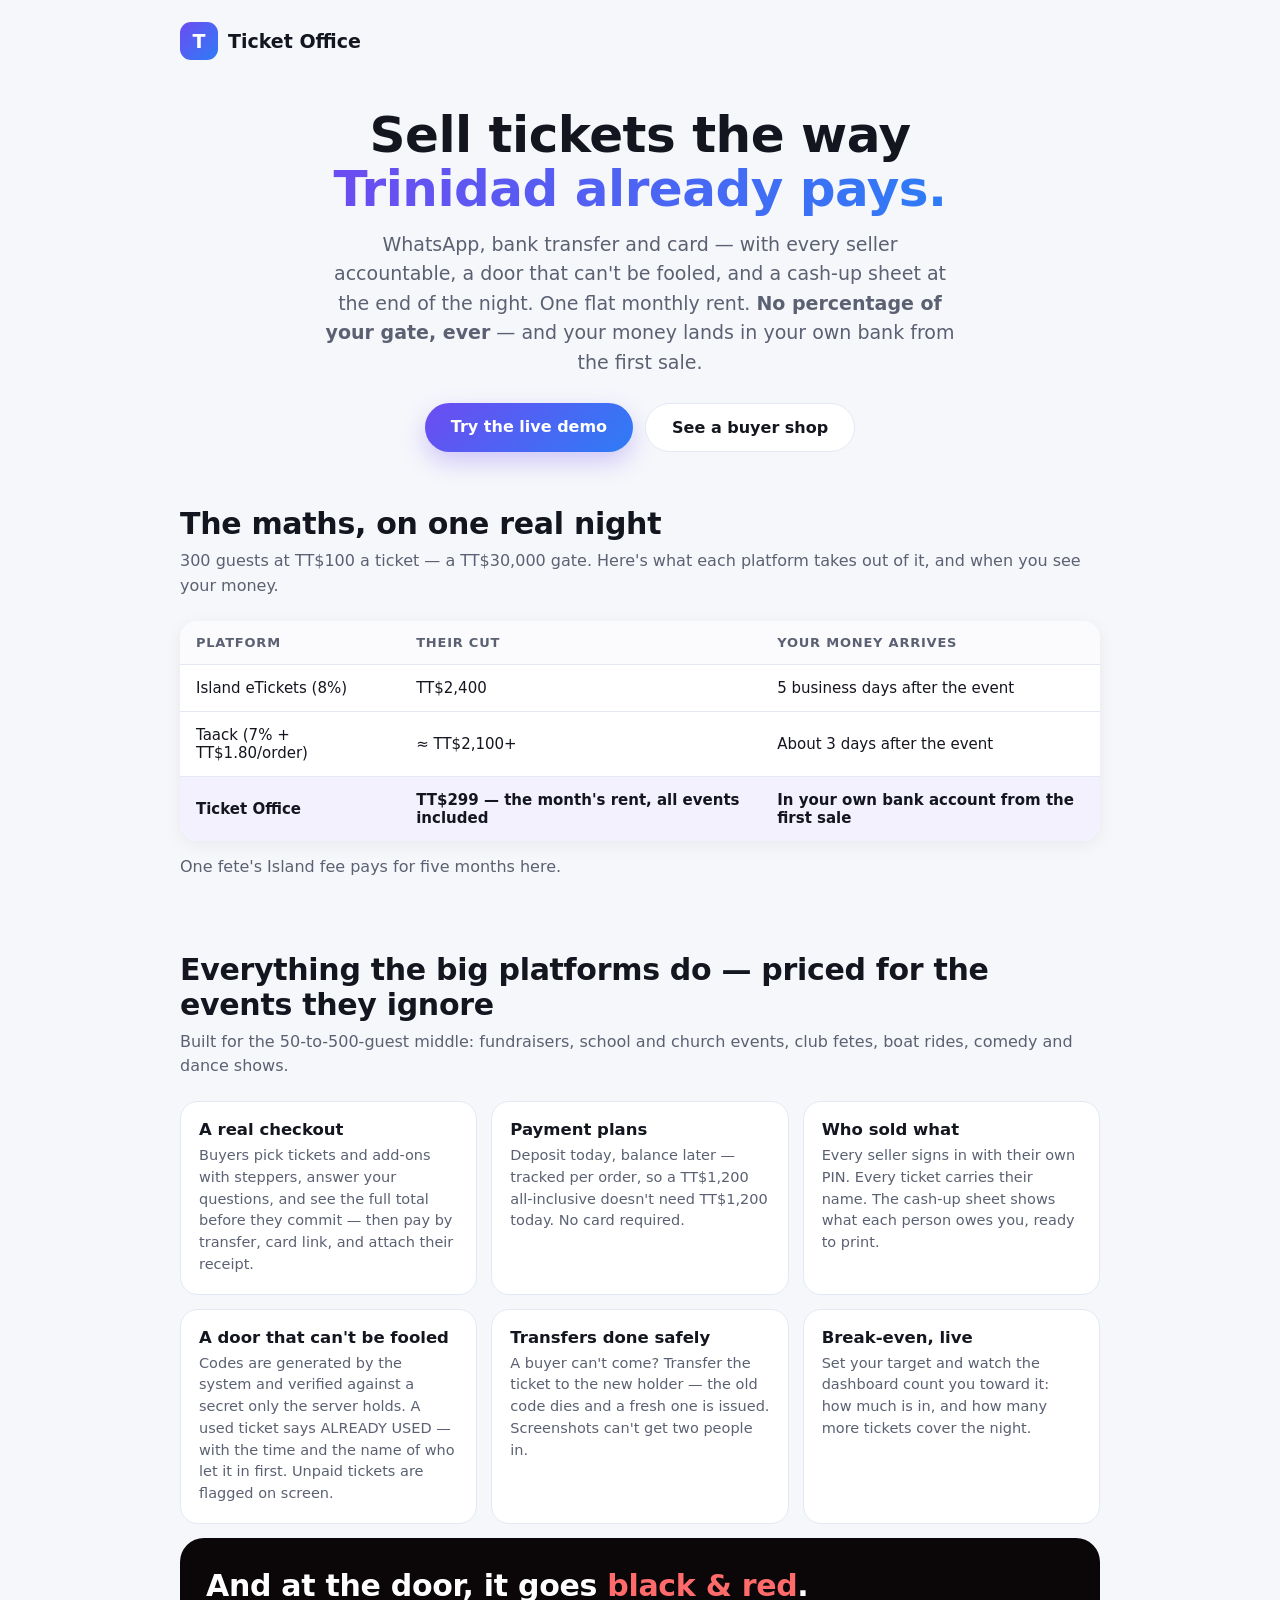
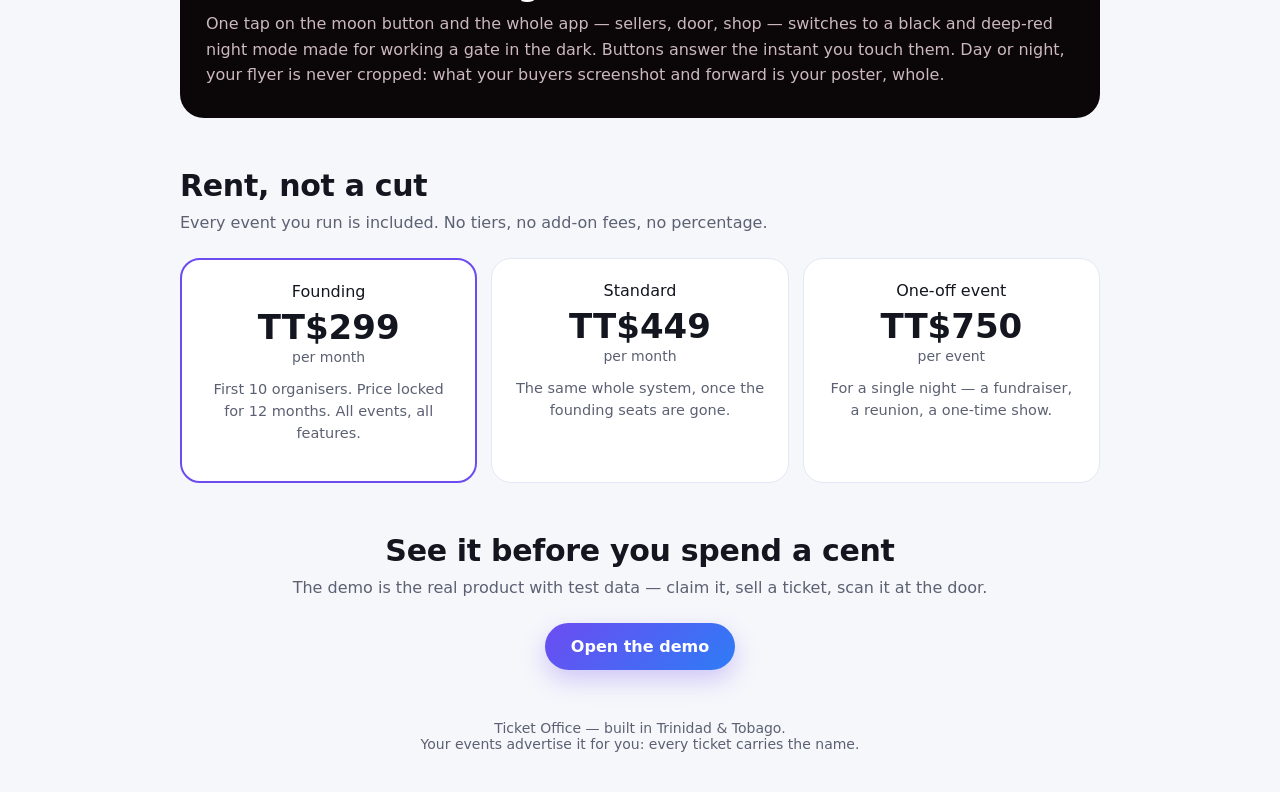
==== about/index.html @ 785f8b12 "Compete build: checkout shop, card link, plans, add-ons, questions, transfers, break-even, landing p" ====
<!DOCTYPE html>
<html lang="en">
<head>
<meta charset="utf-8">
<meta name="viewport" content="width=device-width, initial-scale=1">
<title>Ticket Office — Sell tickets the way Trinidad already pays</title>
<meta name="description" content="Flat monthly rent for event ticketing in Trinidad & Tobago. Bank transfer, WhatsApp and card — your money goes straight to your own bank. No percentage of your gate, ever.">
<style>
  :root { --ink:#14161F; --muted:#5B6172; --violet:#6C4CF1; --blue:#2E7CF6; --red:#B91C1C; --line:#E3E8F4; --card:#fff; --bg:#F6F7FB; }
  * { box-sizing: border-box; }
  body { margin:0; font-family: "Plus Jakarta Sans", system-ui, -apple-system, "Segoe UI", sans-serif; color:var(--ink); background:var(--bg); }
  .wrap { max-width: 960px; margin: 0 auto; padding: 0 20px; }
  header { padding: 22px 0 6px; display:flex; align-items:center; gap:10px; }
  .mark { width:38px; height:38px; border-radius:11px; background:linear-gradient(135deg,var(--violet),var(--blue)); display:flex; align-items:center; justify-content:center; color:#fff; font-weight:800; font-size:19px; }
  .brand { font-weight:800; font-size:19px; }
  .hero { padding: 42px 0 10px; text-align:center; }
  .hero h1 { font-size: clamp(30px, 6vw, 50px); line-height:1.08; margin: 0 0 14px; letter-spacing:-.5px; }
  .hero h1 .grad { background:linear-gradient(90deg,var(--violet),var(--blue)); -webkit-background-clip:text; background-clip:text; color:transparent; }
  .hero p { font-size: clamp(16px, 2.6vw, 19px); color:var(--muted); max-width:640px; margin:0 auto 26px; line-height:1.55; }
  .cta-row { display:flex; gap:12px; justify-content:center; flex-wrap:wrap; }
  .btn { display:inline-block; padding:14px 26px; border-radius:999px; font-weight:700; text-decoration:none; font-size:16px; }
  .btn.primary { background:linear-gradient(135deg,var(--violet),var(--blue)); color:#fff; box-shadow:0 10px 24px rgba(108,76,241,.28); }
  .btn.ghost { background:#fff; color:var(--ink); border:1.5px solid var(--line); }
  section { padding: 44px 0 6px; }
  h2 { font-size: clamp(23px, 4vw, 30px); margin:0 0 8px; letter-spacing:-.3px; }
  .sub { color:var(--muted); margin:0 0 22px; line-height:1.55; }
  table { width:100%; border-collapse:collapse; background:var(--card); border-radius:18px; overflow:hidden; box-shadow:0 4px 18px rgba(20,22,31,.06); }
  th, td { padding:14px 16px; text-align:left; font-size:15px; border-bottom:1px solid var(--line); }
  th { background:#FBFBFE; font-size:13px; text-transform:uppercase; letter-spacing:.06em; color:var(--muted); }
  tr:last-child td { border-bottom:none; }
  tr.us td { background:#F4F1FF; font-weight:700; }
  .grid { display:grid; grid-template-columns:repeat(auto-fit,minmax(250px,1fr)); gap:14px; }
  .feat { background:var(--card); border:1px solid var(--line); border-radius:18px; padding:18px; }
  .feat h3 { margin:0 0 6px; font-size:16.5px; }
  .feat p { margin:0; color:var(--muted); font-size:14.5px; line-height:1.5; }
  .price-grid { display:grid; grid-template-columns:repeat(auto-fit,minmax(240px,1fr)); gap:14px; }
  .price { background:var(--card); border:1px solid var(--line); border-radius:20px; padding:22px; text-align:center; }
  .price.hot { border:2px solid var(--violet); }
  .price .amt { font-size:34px; font-weight:800; margin:6px 0 2px; }
  .price .per { color:var(--muted); font-size:14px; }
  .price p { color:var(--muted); font-size:14.5px; line-height:1.5; }
  .night { background:#0B0608; color:#F5EDEF; border-radius:24px; padding:30px 26px; margin-top:14px; }
  .night h2 { color:#fff; }
  .night p { color:#CBB9BE; line-height:1.6; margin:0; }
  .night .accent { color:#FF6B6B; font-weight:700; }
  footer { padding:44px 0 40px; text-align:center; color:var(--muted); font-size:14px; }
</style>
</head>
<body>
<div class="wrap">
  <header>
    <div class="mark">T</div>
    <div class="brand">Ticket Office</div>
  </header>

  <div class="hero">
    <h1>Sell tickets the way<br><span class="grad">Trinidad already pays.</span></h1>
    <p>WhatsApp, bank transfer and card — with every seller accountable, a door that can't be fooled, and a cash-up sheet at the end of the night. One flat monthly rent. <strong>No percentage of your gate, ever</strong> — and your money lands in your own bank from the first sale.</p>
    <div class="cta-row">
      <a class="btn primary" href="../demo/">Try the live demo</a>
      <a class="btn ghost" href="../demo/?shop">See a buyer shop</a>
    </div>
  </div>

  <section>
    <h2>The maths, on one real night</h2>
    <p class="sub">300 guests at TT$100 a ticket — a TT$30,000 gate. Here's what each platform takes out of it, and when you see your money.</p>
    <table>
      <tr><th>Platform</th><th>Their cut</th><th>Your money arrives</th></tr>
      <tr><td>Island eTickets (8%)</td><td>TT$2,400</td><td>5 business days after the event</td></tr>
      <tr><td>Taack (7% + TT$1.80/order)</td><td>≈ TT$2,100+</td><td>About 3 days after the event</td></tr>
      <tr class="us"><td>Ticket Office</td><td>TT$299 — the month's rent, all events included</td><td>In your own bank account from the first sale</td></tr>
    </table>
    <p class="sub" style="margin-top:14px">One fete's Island fee pays for five months here.</p>
  </section>

  <section>
    <h2>Everything the big platforms do — priced for the events they ignore</h2>
    <p class="sub">Built for the 50-to-500-guest middle: fundraisers, school and church events, club fetes, boat rides, comedy and dance shows.</p>
    <div class="grid">
      <div class="feat"><h3>A real checkout</h3><p>Buyers pick tickets and add-ons with steppers, answer your questions, and see the full total before they commit — then pay by transfer, card link, and attach their receipt.</p></div>
      <div class="feat"><h3>Payment plans</h3><p>Deposit today, balance later — tracked per order, so a TT$1,200 all-inclusive doesn't need TT$1,200 today. No card required.</p></div>
      <div class="feat"><h3>Who sold what</h3><p>Every seller signs in with their own PIN. Every ticket carries their name. The cash-up sheet shows what each person owes you, ready to print.</p></div>
      <div class="feat"><h3>A door that can't be fooled</h3><p>Codes are generated by the system and verified against a secret only the server holds. A used ticket says ALREADY USED — with the time and the name of who let it in first. Unpaid tickets are flagged on screen.</p></div>
      <div class="feat"><h3>Transfers done safely</h3><p>A buyer can't come? Transfer the ticket to the new holder — the old code dies and a fresh one is issued. Screenshots can't get two people in.</p></div>
      <div class="feat"><h3>Break-even, live</h3><p>Set your target and watch the dashboard count you toward it: how much is in, and how many more tickets cover the night.</p></div>
    </div>
    <div class="night">
      <h2>And at the door, it goes <span class="accent">black &amp; red</span>.</h2>
      <p>One tap on the moon button and the whole app — sellers, door, shop — switches to a black and deep-red night mode made for working a gate in the dark. Buttons answer the instant you touch them. Day or night, your flyer is never cropped: what your buyers screenshot and forward is your poster, whole.</p>
    </div>
  </section>

  <section>
    <h2>Rent, not a cut</h2>
    <p class="sub">Every event you run is included. No tiers, no add-on fees, no percentage.</p>
    <div class="price-grid">
      <div class="price hot">
        <div>Founding</div>
        <div class="amt">TT$299</div>
        <div class="per">per month</div>
        <p>First 10 organisers. Price locked for 12 months. All events, all features.</p>
      </div>
      <div class="price">
        <div>Standard</div>
        <div class="amt">TT$449</div>
        <div class="per">per month</div>
        <p>The same whole system, once the founding seats are gone.</p>
      </div>
      <div class="price">
        <div>One-off event</div>
        <div class="amt">TT$750</div>
        <div class="per">per event</div>
        <p>For a single night — a fundraiser, a reunion, a one-time show.</p>
      </div>
    </div>
  </section>

  <section style="text-align:center">
    <h2>See it before you spend a cent</h2>
    <p class="sub">The demo is the real product with test data — claim it, sell a ticket, scan it at the door.</p>
    <div class="cta-row">
      <a class="btn primary" href="../demo/">Open the demo</a>
    </div>
  </section>

  <footer>
    Ticket Office — built in Trinidad &amp; Tobago.<br>
    Your events advertise it for you: every ticket carries the name.
  </footer>
</div>
</body>
</html>
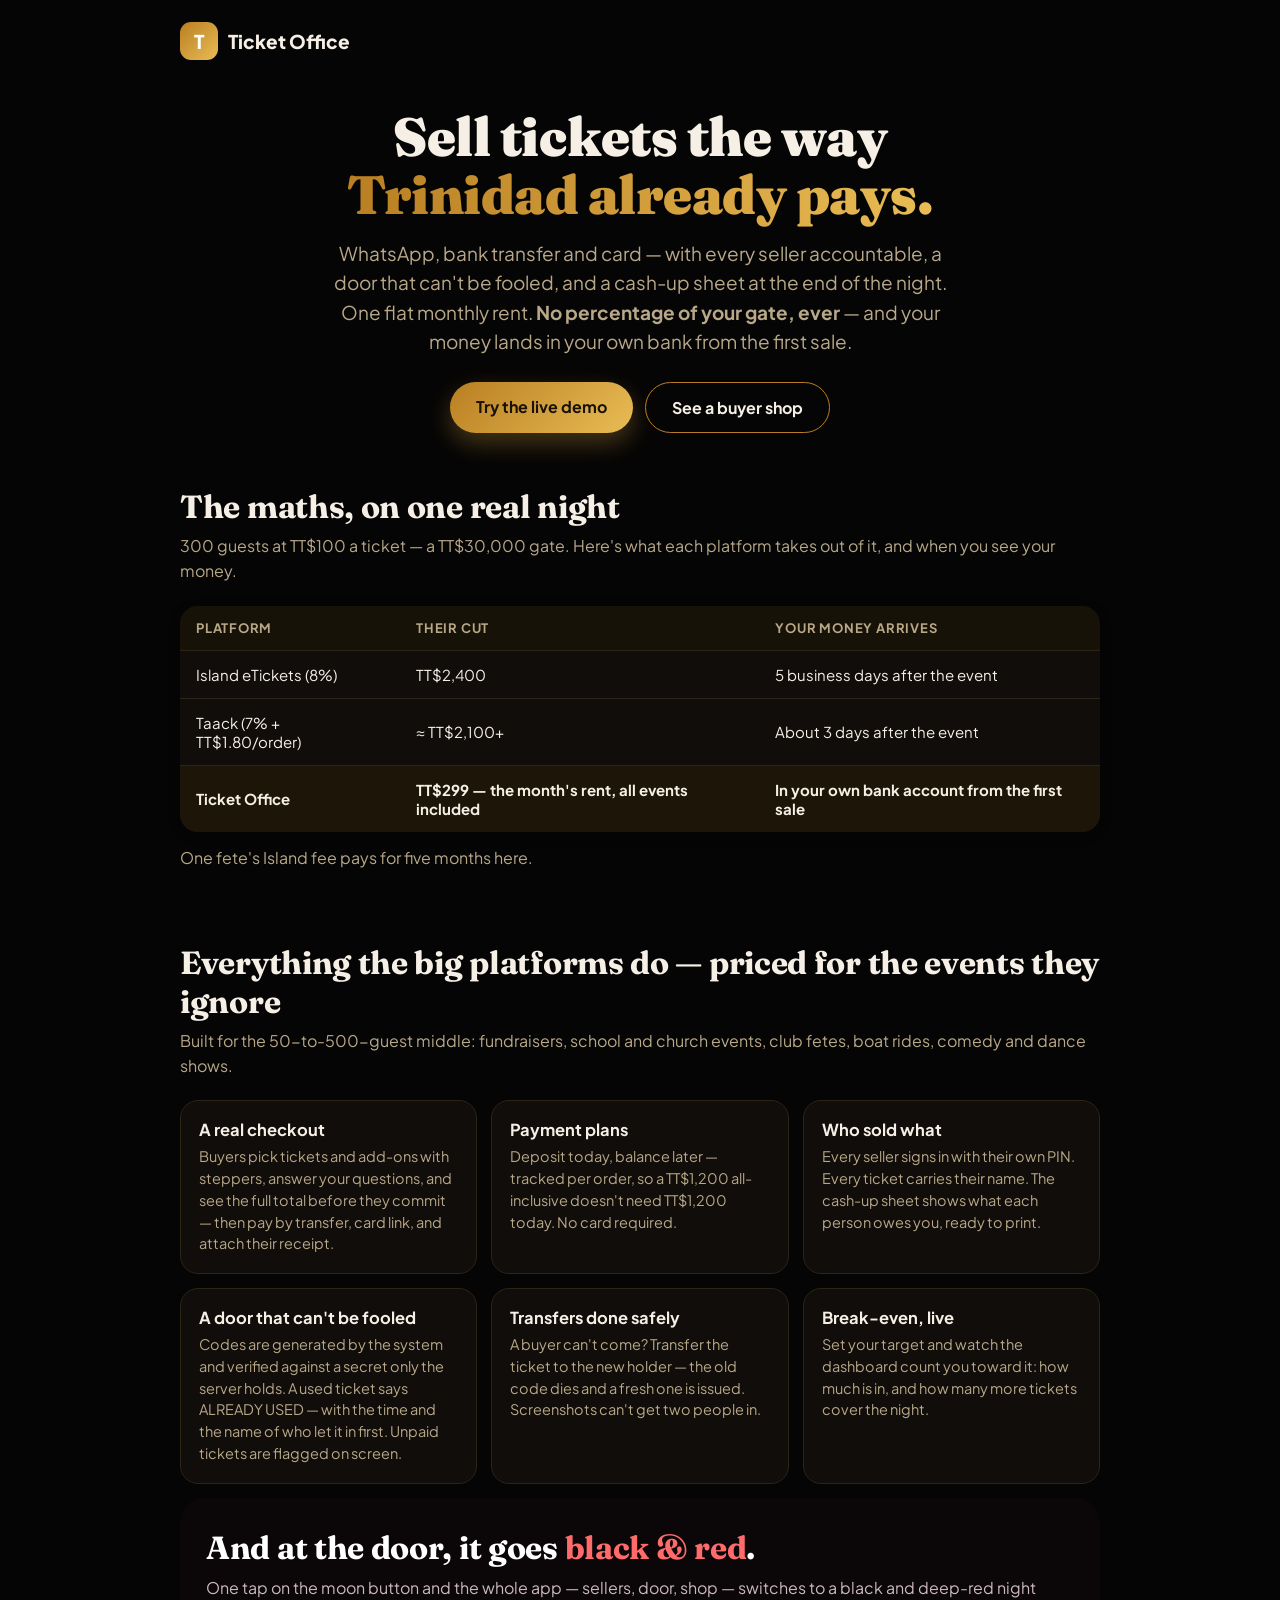
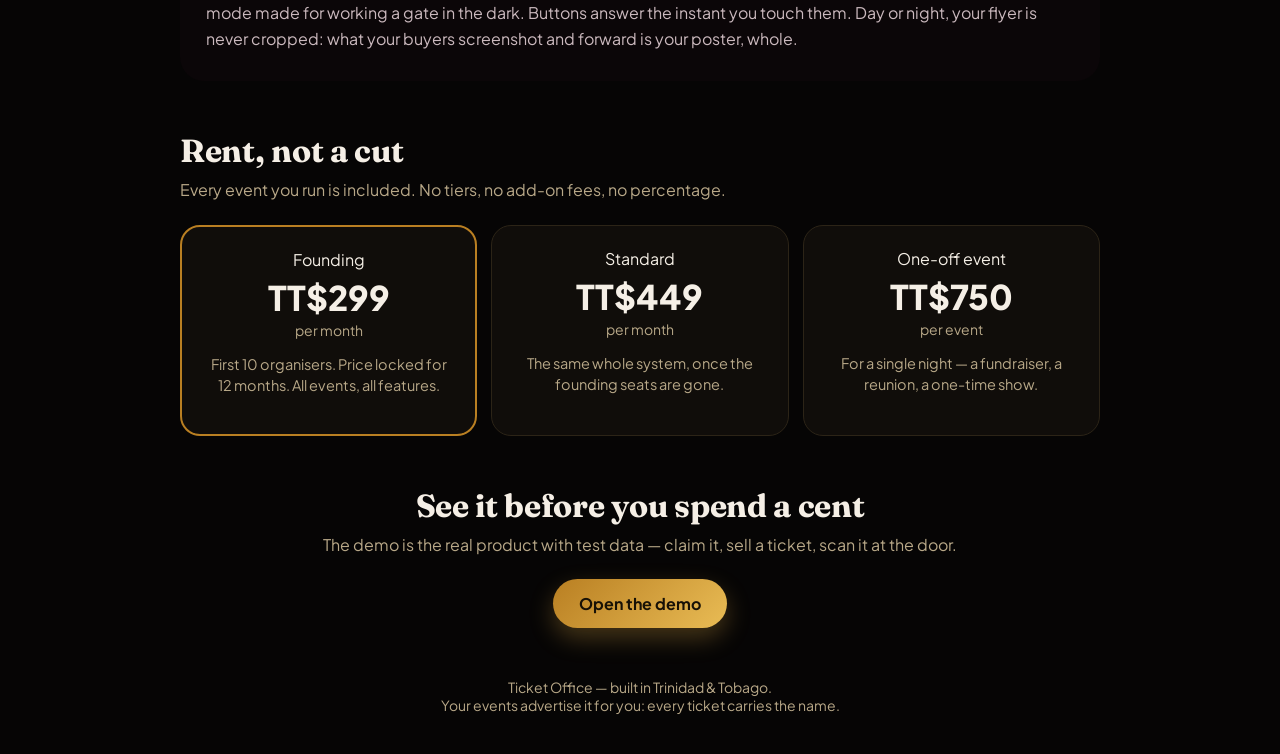
==== commit 75116fb7: "Premiere Gold: flagship skin, home + landing wear it; SW v23" ====
--- a/about/index.html
+++ b/about/index.html
@@ -3,10 +3,12 @@
 <head>
 <meta charset="utf-8">
 <meta name="viewport" content="width=device-width, initial-scale=1">
+<link rel="preconnect" href="https://fonts.googleapis.com">
+<link href="https://fonts.googleapis.com/css2?family=Fraunces:opsz,wght@9..144,600;9..144,900&family=Plus+Jakarta+Sans:wght@400;600;700;800&display=swap" rel="stylesheet">
 <title>Ticket Office — Sell tickets the way Trinidad already pays</title>
 <meta name="description" content="Flat monthly rent for event ticketing in Trinidad & Tobago. Bank transfer, WhatsApp and card — your money goes straight to your own bank. No percentage of your gate, ever.">
 <style>
-  :root { --ink:#14161F; --muted:#5B6172; --violet:#6C4CF1; --blue:#2E7CF6; --red:#B91C1C; --line:#E3E8F4; --card:#fff; --bg:#F6F7FB; }
+  :root { --ink:#F5EFE6; --muted:#B8A888; --violet:#B97F22; --blue:#E9BC55; --red:#E5484D; --line:#2C2417; --card:#100D0A; --bg:#060505; }
   * { box-sizing: border-box; }
   body { margin:0; font-family: "Plus Jakarta Sans", system-ui, -apple-system, "Segoe UI", sans-serif; color:var(--ink); background:var(--bg); }
   .wrap { max-width: 960px; margin: 0 auto; padding: 0 20px; }
@@ -14,21 +16,21 @@
   .mark { width:38px; height:38px; border-radius:11px; background:linear-gradient(135deg,var(--violet),var(--blue)); display:flex; align-items:center; justify-content:center; color:#fff; font-weight:800; font-size:19px; }
   .brand { font-weight:800; font-size:19px; }
   .hero { padding: 42px 0 10px; text-align:center; }
-  .hero h1 { font-size: clamp(30px, 6vw, 50px); line-height:1.08; margin: 0 0 14px; letter-spacing:-.5px; }
+  .hero h1 { font-family:"Fraunces", Georgia, serif; font-weight:900; font-size: clamp(32px, 6vw, 54px); line-height:1.08; margin: 0 0 14px; letter-spacing:-.5px; }
   .hero h1 .grad { background:linear-gradient(90deg,var(--violet),var(--blue)); -webkit-background-clip:text; background-clip:text; color:transparent; }
   .hero p { font-size: clamp(16px, 2.6vw, 19px); color:var(--muted); max-width:640px; margin:0 auto 26px; line-height:1.55; }
   .cta-row { display:flex; gap:12px; justify-content:center; flex-wrap:wrap; }
   .btn { display:inline-block; padding:14px 26px; border-radius:999px; font-weight:700; text-decoration:none; font-size:16px; }
-  .btn.primary { background:linear-gradient(135deg,var(--violet),var(--blue)); color:#fff; box-shadow:0 10px 24px rgba(108,76,241,.28); }
-  .btn.ghost { background:#fff; color:var(--ink); border:1.5px solid var(--line); }
+  .btn.primary { background:linear-gradient(135deg,var(--violet),var(--blue)); color:#171106; box-shadow:0 10px 24px rgba(217,164,65,.30); }
+  .btn.ghost { background:transparent; color:var(--ink); border:1.5px solid var(--violet); }
   section { padding: 44px 0 6px; }
-  h2 { font-size: clamp(23px, 4vw, 30px); margin:0 0 8px; letter-spacing:-.3px; }
+  h2 { font-family:"Fraunces", Georgia, serif; font-size: clamp(24px, 4vw, 32px); margin:0 0 8px; letter-spacing:-.3px; }
   .sub { color:var(--muted); margin:0 0 22px; line-height:1.55; }
   table { width:100%; border-collapse:collapse; background:var(--card); border-radius:18px; overflow:hidden; box-shadow:0 4px 18px rgba(20,22,31,.06); }
   th, td { padding:14px 16px; text-align:left; font-size:15px; border-bottom:1px solid var(--line); }
-  th { background:#FBFBFE; font-size:13px; text-transform:uppercase; letter-spacing:.06em; color:var(--muted); }
+  th { background:#171208; font-size:13px; text-transform:uppercase; letter-spacing:.06em; color:var(--muted); }
   tr:last-child td { border-bottom:none; }
-  tr.us td { background:#F4F1FF; font-weight:700; }
+  tr.us td { background:#1D1608; font-weight:700; }
   .grid { display:grid; grid-template-columns:repeat(auto-fit,minmax(250px,1fr)); gap:14px; }
   .feat { background:var(--card); border:1px solid var(--line); border-radius:18px; padding:18px; }
   .feat h3 { margin:0 0 6px; font-size:16.5px; }
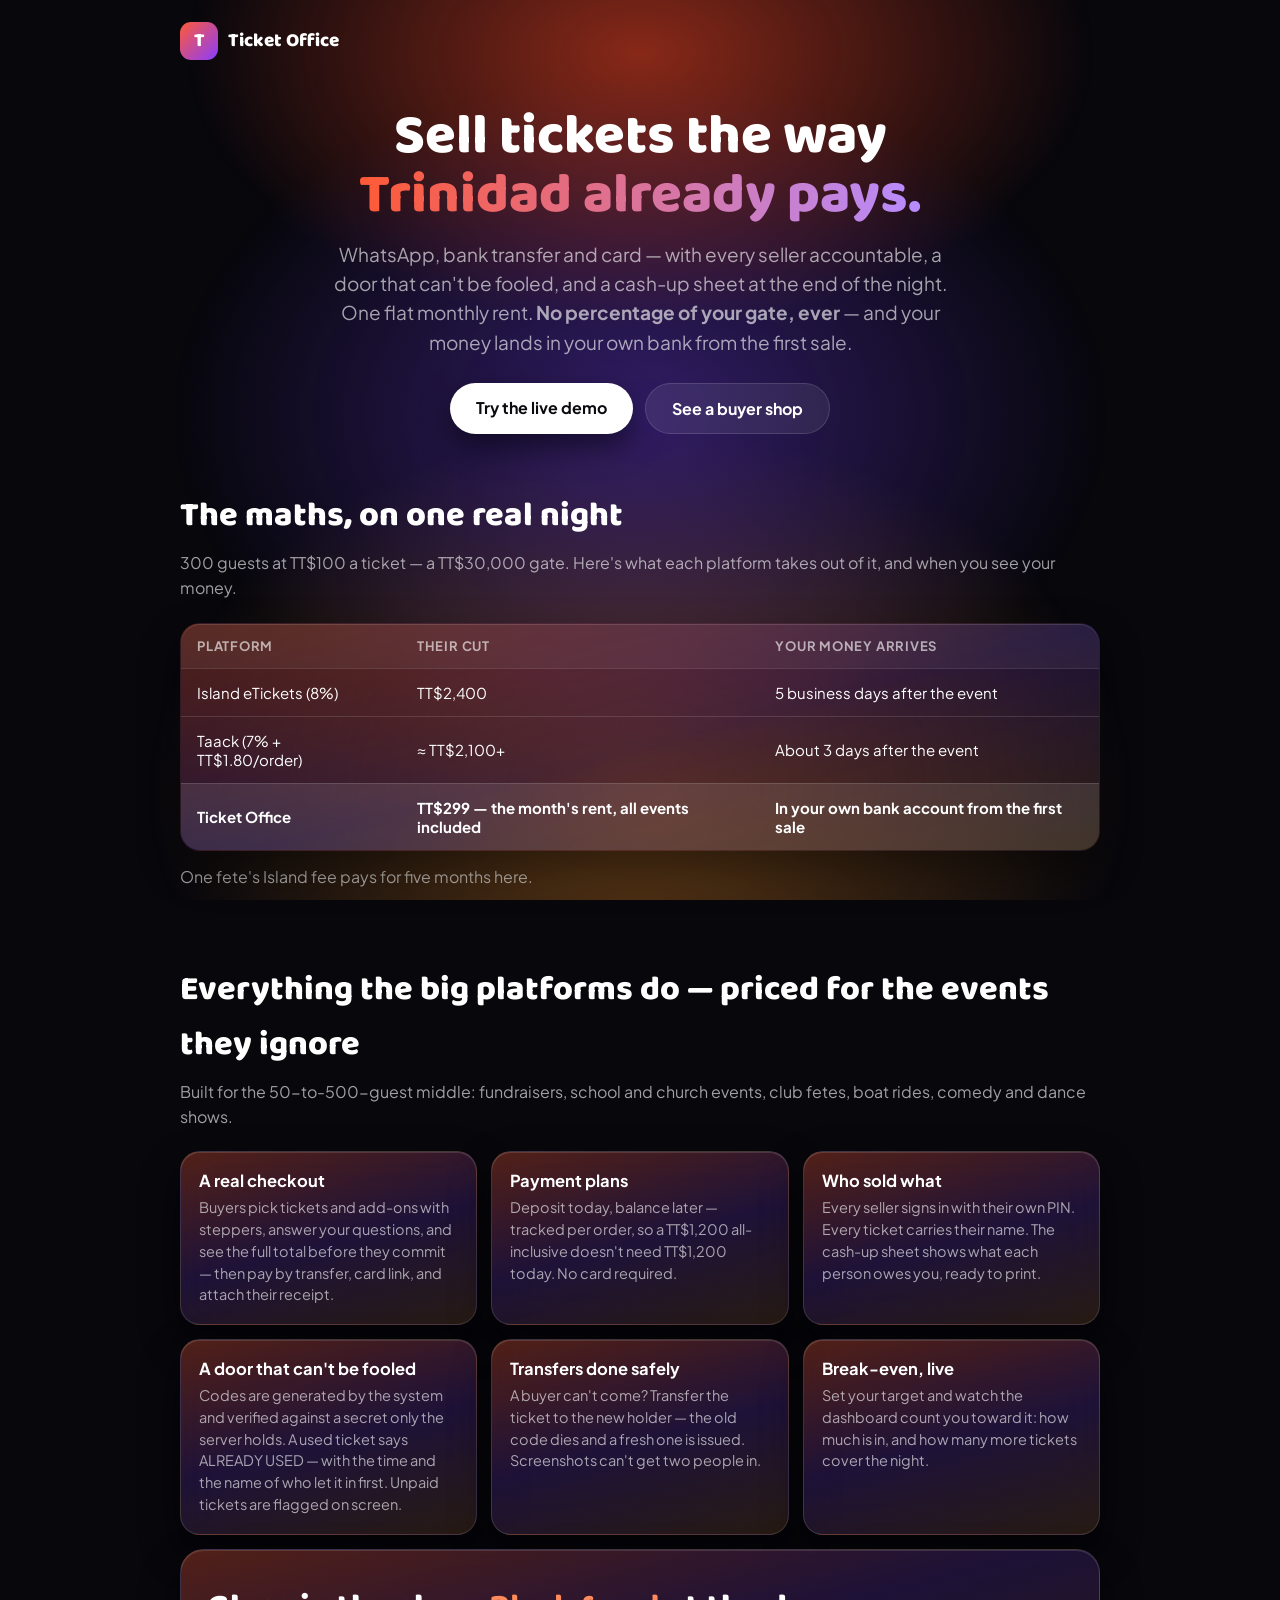
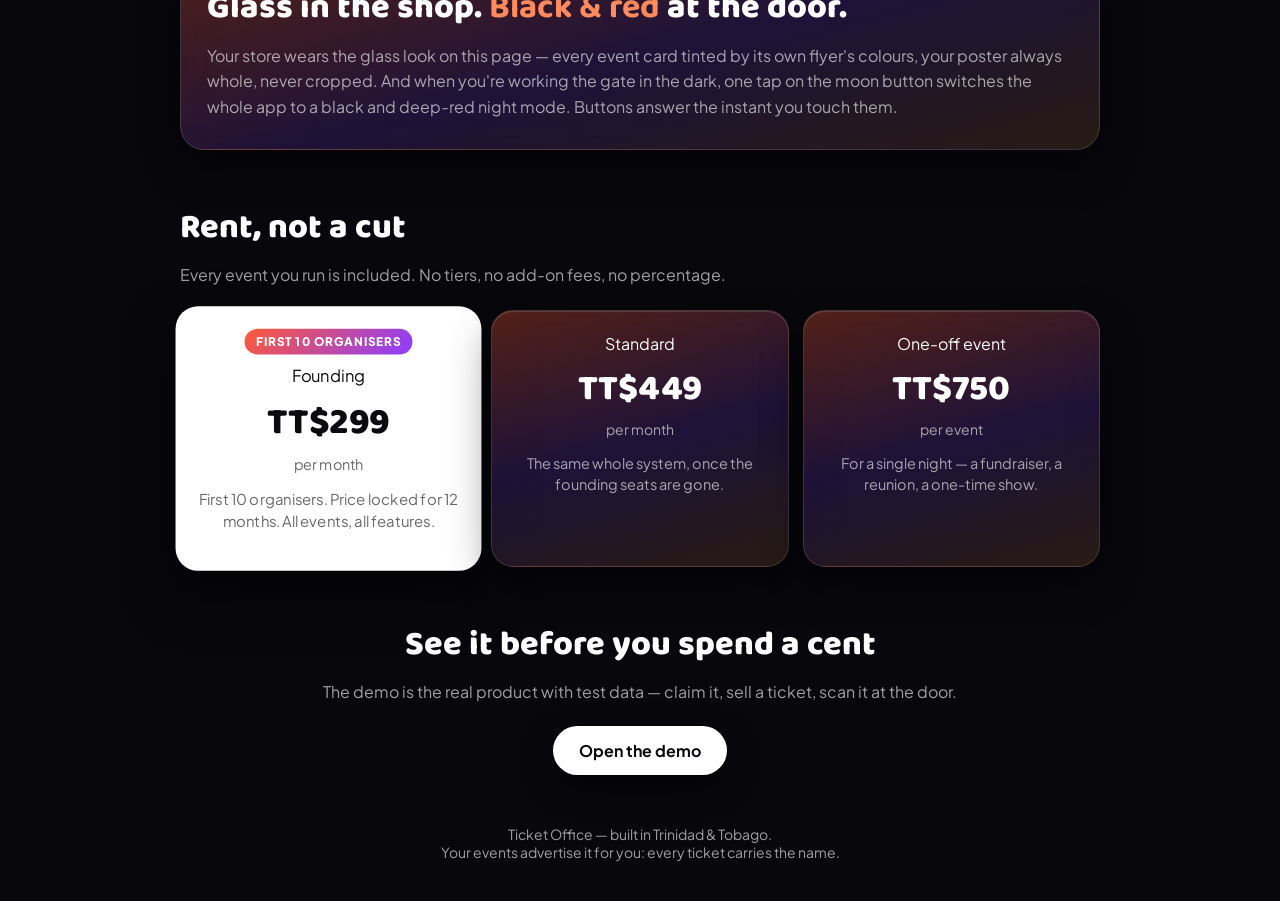
==== commit b03037ef: "Landing restyled to Noir Glass" ====
--- a/about/index.html
+++ b/about/index.html
@@ -4,47 +4,54 @@
 <meta charset="utf-8">
 <meta name="viewport" content="width=device-width, initial-scale=1">
 <link rel="preconnect" href="https://fonts.googleapis.com">
-<link href="https://fonts.googleapis.com/css2?family=Fraunces:opsz,wght@9..144,600;9..144,900&family=Plus+Jakarta+Sans:wght@400;600;700;800&display=swap" rel="stylesheet">
+<link href="https://fonts.googleapis.com/css2?family=Baloo+2:wght@600;700;800&family=Plus+Jakarta+Sans:wght@400;600;700;800&display=swap" rel="stylesheet">
 <title>Ticket Office — Sell tickets the way Trinidad already pays</title>
 <meta name="description" content="Flat monthly rent for event ticketing in Trinidad & Tobago. Bank transfer, WhatsApp and card — your money goes straight to your own bank. No percentage of your gate, ever.">
 <style>
-  :root { --ink:#F5EFE6; --muted:#B8A888; --violet:#B97F22; --blue:#E9BC55; --red:#E5484D; --line:#2C2417; --card:#100D0A; --bg:#060505; }
+  :root { --ink:#FFFFFF; --muted:rgba(255,255,255,.62); --line:rgba(255,255,255,.13); --bg:#07070C; }
   * { box-sizing: border-box; }
   body { margin:0; font-family: "Plus Jakarta Sans", system-ui, -apple-system, "Segoe UI", sans-serif; color:var(--ink); background:var(--bg); }
+  body::before { content:""; position:fixed; inset:0; z-index:-1; background:
+    radial-gradient(700px 420px at 50% 6%, rgba(255,72,36,.52), rgba(255,72,36,0) 65%),
+    radial-gradient(720px 520px at 50% 46%, rgba(96,52,200,.48), rgba(96,52,200,0) 65%),
+    radial-gradient(760px 560px at 50% 88%, rgba(255,150,40,.38), rgba(255,150,40,0) 65%); }
   .wrap { max-width: 960px; margin: 0 auto; padding: 0 20px; }
   header { padding: 22px 0 6px; display:flex; align-items:center; gap:10px; }
-  .mark { width:38px; height:38px; border-radius:11px; background:linear-gradient(135deg,var(--violet),var(--blue)); display:flex; align-items:center; justify-content:center; color:#fff; font-weight:800; font-size:19px; }
-  .brand { font-weight:800; font-size:19px; }
+  .mark { width:38px; height:38px; border-radius:11px; background:linear-gradient(135deg,#FF5A36,#8B3DFF); display:flex; align-items:center; justify-content:center; color:#fff; font-weight:800; font-size:19px; font-family:"Baloo 2", sans-serif; }
+  .brand { font-weight:800; font-size:19px; font-family:"Baloo 2", sans-serif; }
   .hero { padding: 42px 0 10px; text-align:center; }
-  .hero h1 { font-family:"Fraunces", Georgia, serif; font-weight:900; font-size: clamp(32px, 6vw, 54px); line-height:1.08; margin: 0 0 14px; letter-spacing:-.5px; }
-  .hero h1 .grad { background:linear-gradient(90deg,var(--violet),var(--blue)); -webkit-background-clip:text; background-clip:text; color:transparent; }
+  .hero h1 { font-family:"Baloo 2", sans-serif; font-weight:800; font-size: clamp(34px, 6vw, 56px); line-height:1.05; margin: 0 0 14px; }
+  .hero h1 .grad { background:linear-gradient(90deg,#FF5A36,#B78CFF); -webkit-background-clip:text; background-clip:text; color:transparent; }
   .hero p { font-size: clamp(16px, 2.6vw, 19px); color:var(--muted); max-width:640px; margin:0 auto 26px; line-height:1.55; }
   .cta-row { display:flex; gap:12px; justify-content:center; flex-wrap:wrap; }
   .btn { display:inline-block; padding:14px 26px; border-radius:999px; font-weight:700; text-decoration:none; font-size:16px; }
-  .btn.primary { background:linear-gradient(135deg,var(--violet),var(--blue)); color:#171106; box-shadow:0 10px 24px rgba(217,164,65,.30); }
-  .btn.ghost { background:transparent; color:var(--ink); border:1.5px solid var(--violet); }
+  .btn.primary { background:#fff; color:#0B0B0F; box-shadow:0 12px 30px rgba(0,0,0,.5); }
+  .btn.ghost { background:rgba(255,255,255,.08); color:var(--ink); border:1px solid var(--line); }
   section { padding: 44px 0 6px; }
-  h2 { font-family:"Fraunces", Georgia, serif; font-size: clamp(24px, 4vw, 32px); margin:0 0 8px; letter-spacing:-.3px; }
+  h2 { font-family:"Baloo 2", sans-serif; font-weight:800; font-size: clamp(25px, 4vw, 34px); margin:0 0 8px; }
   .sub { color:var(--muted); margin:0 0 22px; line-height:1.55; }
-  table { width:100%; border-collapse:collapse; background:var(--card); border-radius:18px; overflow:hidden; box-shadow:0 4px 18px rgba(20,22,31,.06); }
+  .glass { background:linear-gradient(165deg, rgba(255,90,50,.30), rgba(120,60,220,.20) 52%, rgba(255,160,60,.13)); background-color:rgba(10,10,15,.40); backdrop-filter:blur(22px) saturate(1.6); -webkit-backdrop-filter:blur(22px) saturate(1.6); border:1px solid var(--line); box-shadow:inset 0 1px 0 rgba(255,255,255,.12), 0 18px 40px rgba(0,0,0,.45); }
+  table { width:100%; border-collapse:collapse; border-radius:20px; overflow:hidden; }
   th, td { padding:14px 16px; text-align:left; font-size:15px; border-bottom:1px solid var(--line); }
-  th { background:#171208; font-size:13px; text-transform:uppercase; letter-spacing:.06em; color:var(--muted); }
+  th { background:rgba(255,255,255,.05); font-size:13px; text-transform:uppercase; letter-spacing:.06em; color:var(--muted); }
   tr:last-child td { border-bottom:none; }
-  tr.us td { background:#1D1608; font-weight:700; }
+  tr.us td { background:rgba(255,255,255,.10); font-weight:700; }
   .grid { display:grid; grid-template-columns:repeat(auto-fit,minmax(250px,1fr)); gap:14px; }
-  .feat { background:var(--card); border:1px solid var(--line); border-radius:18px; padding:18px; }
+  .feat { border-radius:20px; padding:18px; }
   .feat h3 { margin:0 0 6px; font-size:16.5px; }
   .feat p { margin:0; color:var(--muted); font-size:14.5px; line-height:1.5; }
-  .price-grid { display:grid; grid-template-columns:repeat(auto-fit,minmax(240px,1fr)); gap:14px; }
-  .price { background:var(--card); border:1px solid var(--line); border-radius:20px; padding:22px; text-align:center; }
-  .price.hot { border:2px solid var(--violet); }
-  .price .amt { font-size:34px; font-weight:800; margin:6px 0 2px; }
+  .price-grid { display:grid; grid-template-columns:repeat(auto-fit,minmax(240px,1fr)); gap:14px; align-items:stretch; }
+  .price { border-radius:22px; padding:22px; text-align:center; }
+  .price.hot { background:#fff; color:#0B0B0F; transform:scale(1.03); box-shadow:0 24px 50px rgba(0,0,0,.5); }
+  .price.hot .per, .price.hot p { color:rgba(11,11,15,.62); }
+  .badge { display:inline-block; background:linear-gradient(135deg,#FF5A36,#8B3DFF); color:#fff; font-size:11.5px; font-weight:800; letter-spacing:.08em; text-transform:uppercase; padding:5px 11px; border-radius:999px; margin-bottom:10px; }
+  .price .amt { font-family:"Baloo 2", sans-serif; font-size:36px; font-weight:800; margin:6px 0 2px; }
   .price .per { color:var(--muted); font-size:14px; }
   .price p { color:var(--muted); font-size:14.5px; line-height:1.5; }
-  .night { background:#0B0608; color:#F5EDEF; border-radius:24px; padding:30px 26px; margin-top:14px; }
+  .night { border-radius:24px; padding:30px 26px; margin-top:14px; }
   .night h2 { color:#fff; }
-  .night p { color:#CBB9BE; line-height:1.6; margin:0; }
-  .night .accent { color:#FF6B6B; font-weight:700; }
+  .night p { color:var(--muted); line-height:1.6; margin:0; }
+  .night .accent { color:#FF8A5C; font-weight:700; }
   footer { padding:44px 0 40px; text-align:center; color:var(--muted); font-size:14px; }
 </style>
 </head>
@@ -67,7 +74,7 @@
   <section>
     <h2>The maths, on one real night</h2>
     <p class="sub">300 guests at TT$100 a ticket — a TT$30,000 gate. Here's what each platform takes out of it, and when you see your money.</p>
-    <table>
+    <table class="glass">
       <tr><th>Platform</th><th>Their cut</th><th>Your money arrives</th></tr>
       <tr><td>Island eTickets (8%)</td><td>TT$2,400</td><td>5 business days after the event</td></tr>
       <tr><td>Taack (7% + TT$1.80/order)</td><td>≈ TT$2,100+</td><td>About 3 days after the event</td></tr>
@@ -80,16 +87,16 @@
     <h2>Everything the big platforms do — priced for the events they ignore</h2>
     <p class="sub">Built for the 50-to-500-guest middle: fundraisers, school and church events, club fetes, boat rides, comedy and dance shows.</p>
     <div class="grid">
-      <div class="feat"><h3>A real checkout</h3><p>Buyers pick tickets and add-ons with steppers, answer your questions, and see the full total before they commit — then pay by transfer, card link, and attach their receipt.</p></div>
-      <div class="feat"><h3>Payment plans</h3><p>Deposit today, balance later — tracked per order, so a TT$1,200 all-inclusive doesn't need TT$1,200 today. No card required.</p></div>
-      <div class="feat"><h3>Who sold what</h3><p>Every seller signs in with their own PIN. Every ticket carries their name. The cash-up sheet shows what each person owes you, ready to print.</p></div>
-      <div class="feat"><h3>A door that can't be fooled</h3><p>Codes are generated by the system and verified against a secret only the server holds. A used ticket says ALREADY USED — with the time and the name of who let it in first. Unpaid tickets are flagged on screen.</p></div>
-      <div class="feat"><h3>Transfers done safely</h3><p>A buyer can't come? Transfer the ticket to the new holder — the old code dies and a fresh one is issued. Screenshots can't get two people in.</p></div>
-      <div class="feat"><h3>Break-even, live</h3><p>Set your target and watch the dashboard count you toward it: how much is in, and how many more tickets cover the night.</p></div>
+      <div class="feat glass"><h3>A real checkout</h3><p>Buyers pick tickets and add-ons with steppers, answer your questions, and see the full total before they commit — then pay by transfer, card link, and attach their receipt.</p></div>
+      <div class="feat glass"><h3>Payment plans</h3><p>Deposit today, balance later — tracked per order, so a TT$1,200 all-inclusive doesn't need TT$1,200 today. No card required.</p></div>
+      <div class="feat glass"><h3>Who sold what</h3><p>Every seller signs in with their own PIN. Every ticket carries their name. The cash-up sheet shows what each person owes you, ready to print.</p></div>
+      <div class="feat glass"><h3>A door that can't be fooled</h3><p>Codes are generated by the system and verified against a secret only the server holds. A used ticket says ALREADY USED — with the time and the name of who let it in first. Unpaid tickets are flagged on screen.</p></div>
+      <div class="feat glass"><h3>Transfers done safely</h3><p>A buyer can't come? Transfer the ticket to the new holder — the old code dies and a fresh one is issued. Screenshots can't get two people in.</p></div>
+      <div class="feat glass"><h3>Break-even, live</h3><p>Set your target and watch the dashboard count you toward it: how much is in, and how many more tickets cover the night.</p></div>
     </div>
-    <div class="night">
-      <h2>And at the door, it goes <span class="accent">black &amp; red</span>.</h2>
-      <p>One tap on the moon button and the whole app — sellers, door, shop — switches to a black and deep-red night mode made for working a gate in the dark. Buttons answer the instant you touch them. Day or night, your flyer is never cropped: what your buyers screenshot and forward is your poster, whole.</p>
+    <div class="night glass">
+      <h2>Glass in the shop. <span class="accent">Black &amp; red</span> at the door.</h2>
+      <p>Your store wears the glass look on this page — every event card tinted by its own flyer's colours, your poster always whole, never cropped. And when you're working the gate in the dark, one tap on the moon button switches the whole app to a black and deep-red night mode. Buttons answer the instant you touch them.</p>
     </div>
   </section>
 
@@ -98,18 +105,19 @@
     <p class="sub">Every event you run is included. No tiers, no add-on fees, no percentage.</p>
     <div class="price-grid">
       <div class="price hot">
+        <div class="badge">First 10 organisers</div>
         <div>Founding</div>
         <div class="amt">TT$299</div>
         <div class="per">per month</div>
         <p>First 10 organisers. Price locked for 12 months. All events, all features.</p>
       </div>
-      <div class="price">
+      <div class="price glass">
         <div>Standard</div>
         <div class="amt">TT$449</div>
         <div class="per">per month</div>
         <p>The same whole system, once the founding seats are gone.</p>
       </div>
-      <div class="price">
+      <div class="price glass">
         <div>One-off event</div>
         <div class="amt">TT$750</div>
         <div class="per">per event</div>
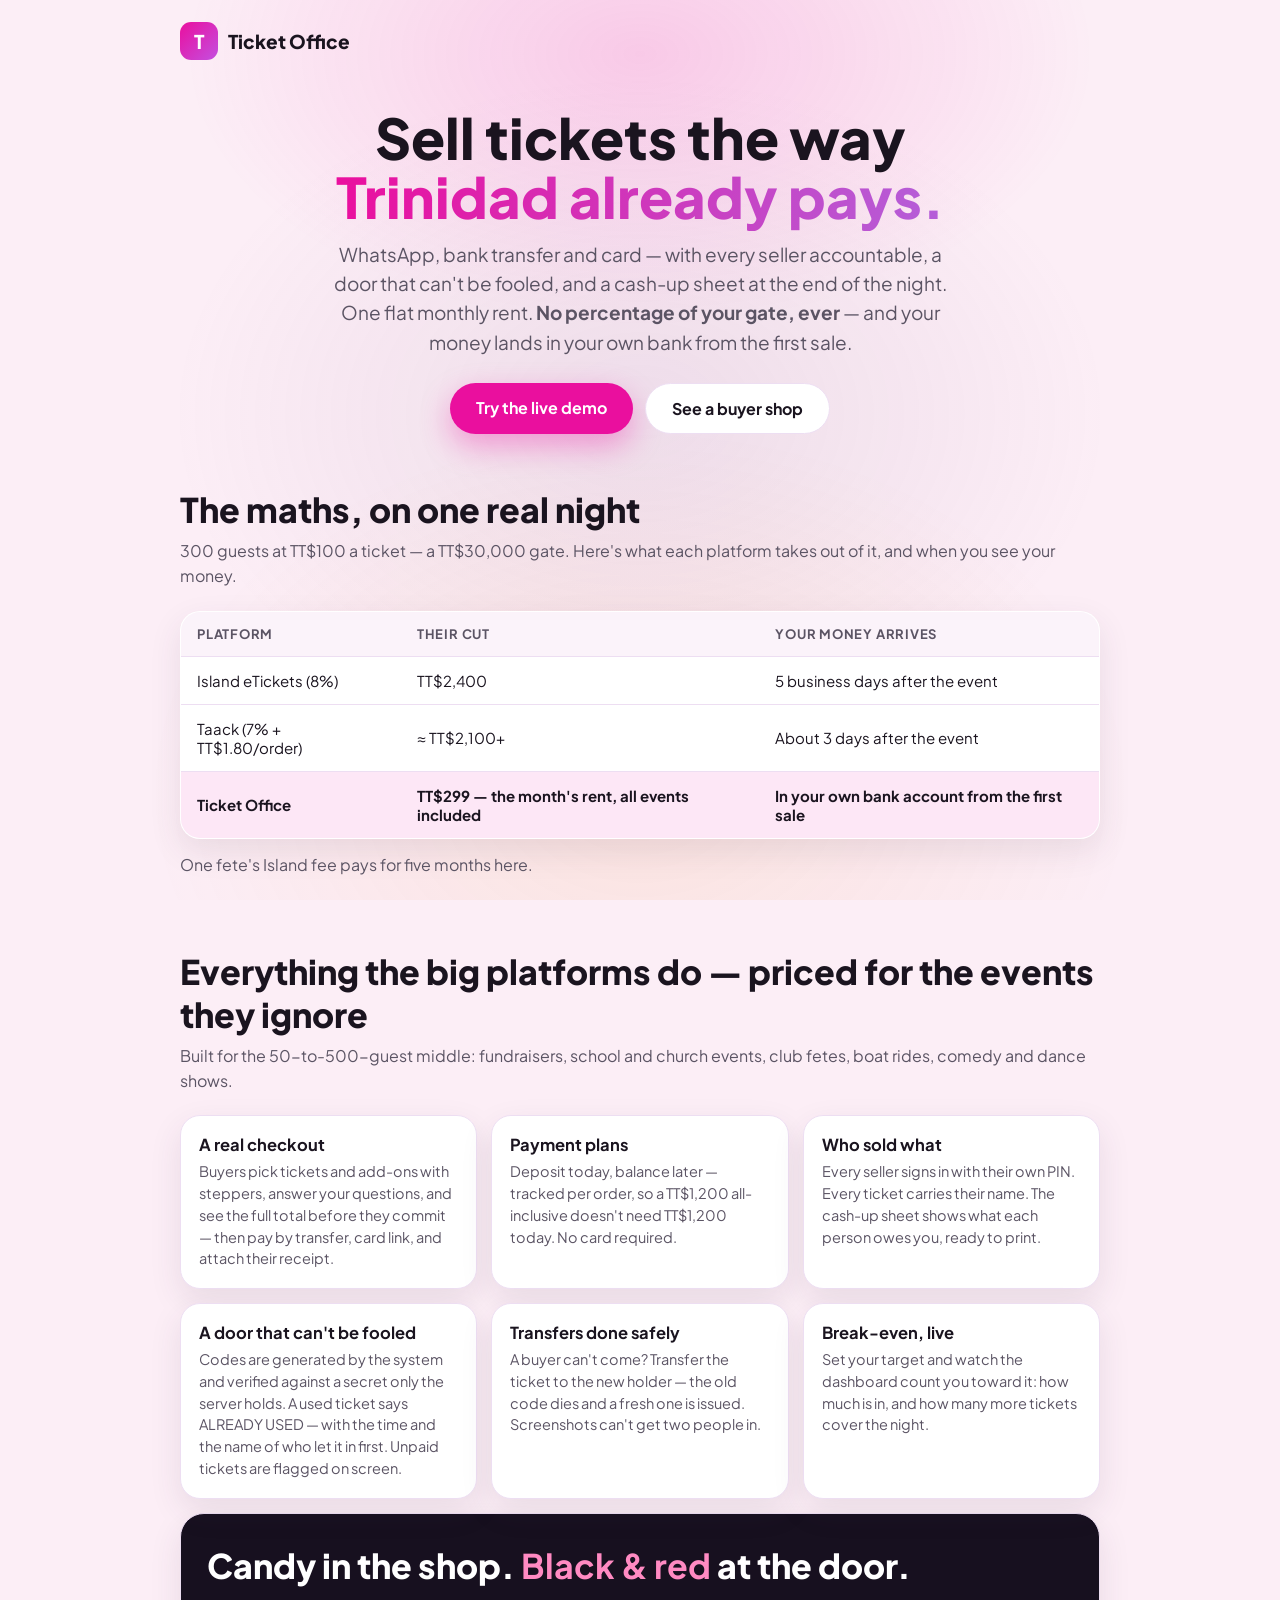
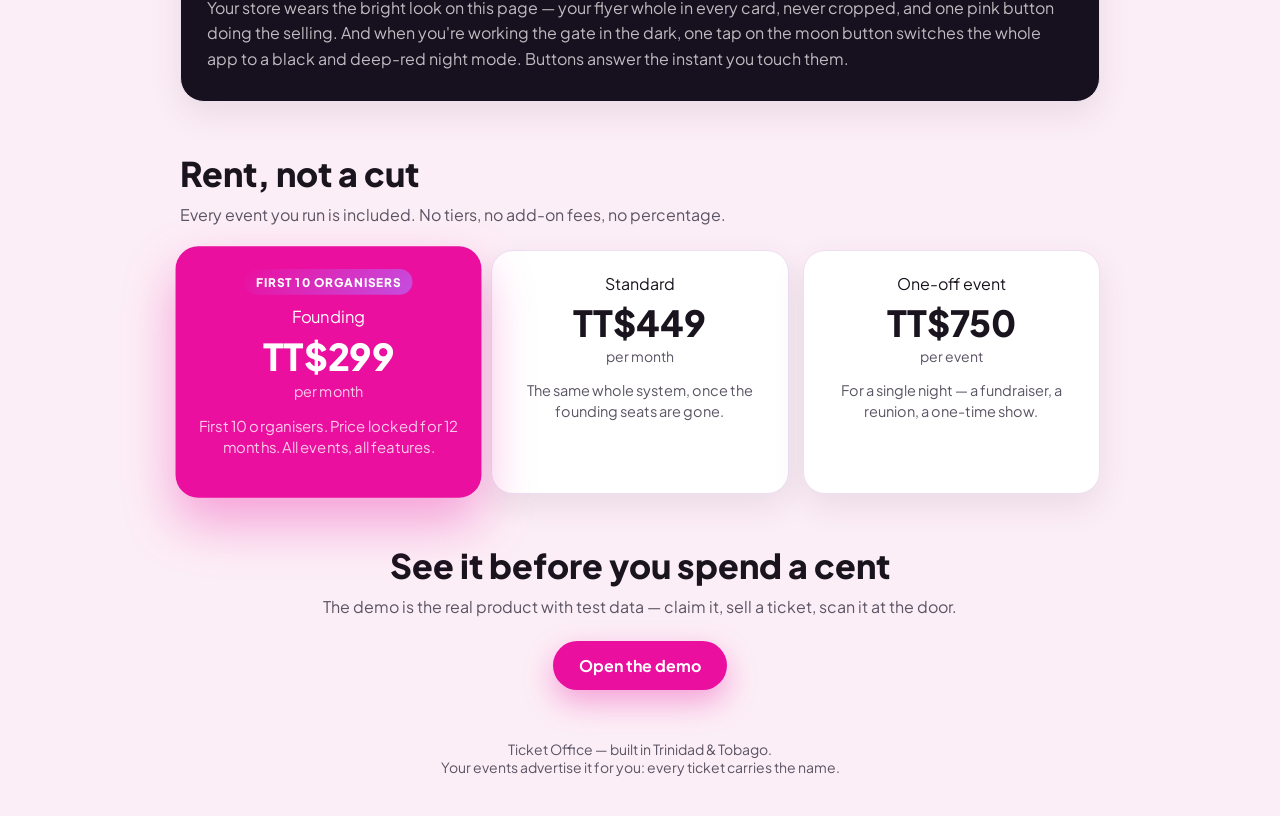
==== commit f65fb3bb: "Landing restyled to Candy" ====
--- a/about/index.html
+++ b/about/index.html
@@ -4,54 +4,54 @@
 <meta charset="utf-8">
 <meta name="viewport" content="width=device-width, initial-scale=1">
 <link rel="preconnect" href="https://fonts.googleapis.com">
-<link href="https://fonts.googleapis.com/css2?family=Baloo+2:wght@600;700;800&family=Plus+Jakarta+Sans:wght@400;600;700;800&display=swap" rel="stylesheet">
+<link href="https://fonts.googleapis.com/css2?family=Plus+Jakarta+Sans:wght@400;600;700;800&display=swap" rel="stylesheet">
 <title>Ticket Office — Sell tickets the way Trinidad already pays</title>
 <meta name="description" content="Flat monthly rent for event ticketing in Trinidad & Tobago. Bank transfer, WhatsApp and card — your money goes straight to your own bank. No percentage of your gate, ever.">
 <style>
-  :root { --ink:#FFFFFF; --muted:rgba(255,255,255,.62); --line:rgba(255,255,255,.13); --bg:#07070C; }
+  :root { --ink:#1A141F; --muted:#5B5464; --line:#EDDEF2; --bg:#FCEEF6; }
   * { box-sizing: border-box; }
   body { margin:0; font-family: "Plus Jakarta Sans", system-ui, -apple-system, "Segoe UI", sans-serif; color:var(--ink); background:var(--bg); }
   body::before { content:""; position:fixed; inset:0; z-index:-1; background:
-    radial-gradient(700px 420px at 50% 6%, rgba(255,72,36,.52), rgba(255,72,36,0) 65%),
-    radial-gradient(720px 520px at 50% 46%, rgba(96,52,200,.48), rgba(96,52,200,0) 65%),
-    radial-gradient(760px 560px at 50% 88%, rgba(255,150,40,.38), rgba(255,150,40,0) 65%); }
+    radial-gradient(700px 420px at 50% 6%, rgba(234,15,158,.16), rgba(234,15,158,0) 65%),
+    radial-gradient(720px 520px at 50% 46%, rgba(136,96,145,.12), rgba(136,96,145,0) 65%),
+    radial-gradient(760px 560px at 50% 88%, rgba(240,125,26,.10), rgba(240,125,26,0) 65%); }
   .wrap { max-width: 960px; margin: 0 auto; padding: 0 20px; }
   header { padding: 22px 0 6px; display:flex; align-items:center; gap:10px; }
-  .mark { width:38px; height:38px; border-radius:11px; background:linear-gradient(135deg,#FF5A36,#8B3DFF); display:flex; align-items:center; justify-content:center; color:#fff; font-weight:800; font-size:19px; font-family:"Baloo 2", sans-serif; }
-  .brand { font-weight:800; font-size:19px; font-family:"Baloo 2", sans-serif; }
+  .mark { width:38px; height:38px; border-radius:11px; background:linear-gradient(135deg,#EA0F9E,#C44FE0); display:flex; align-items:center; justify-content:center; color:#fff; font-weight:800; font-size:19px; font-weight:800; }
+  .brand { font-weight:800; font-size:19px; font-weight:800; }
   .hero { padding: 42px 0 10px; text-align:center; }
-  .hero h1 { font-family:"Baloo 2", sans-serif; font-weight:800; font-size: clamp(34px, 6vw, 56px); line-height:1.05; margin: 0 0 14px; }
-  .hero h1 .grad { background:linear-gradient(90deg,#FF5A36,#B78CFF); -webkit-background-clip:text; background-clip:text; color:transparent; }
+  .hero h1 { font-weight:800; font-weight:800; font-size: clamp(34px, 6vw, 56px); line-height:1.05; margin: 0 0 14px; }
+  .hero h1 .grad { background:linear-gradient(90deg,#EA0F9E,#B45FD9); -webkit-background-clip:text; background-clip:text; color:transparent; }
   .hero p { font-size: clamp(16px, 2.6vw, 19px); color:var(--muted); max-width:640px; margin:0 auto 26px; line-height:1.55; }
   .cta-row { display:flex; gap:12px; justify-content:center; flex-wrap:wrap; }
   .btn { display:inline-block; padding:14px 26px; border-radius:999px; font-weight:700; text-decoration:none; font-size:16px; }
-  .btn.primary { background:#fff; color:#0B0B0F; box-shadow:0 12px 30px rgba(0,0,0,.5); }
-  .btn.ghost { background:rgba(255,255,255,.08); color:var(--ink); border:1px solid var(--line); }
+  .btn.primary { background:#EA0F9E; color:#fff; box-shadow:0 12px 30px rgba(234,15,158,.35); }
+  .btn.ghost { background:#fff; color:var(--ink); border:1px solid var(--line); }
   section { padding: 44px 0 6px; }
-  h2 { font-family:"Baloo 2", sans-serif; font-weight:800; font-size: clamp(25px, 4vw, 34px); margin:0 0 8px; }
+  h2 { font-weight:800; font-weight:800; font-size: clamp(25px, 4vw, 34px); margin:0 0 8px; }
   .sub { color:var(--muted); margin:0 0 22px; line-height:1.55; }
-  .glass { background:linear-gradient(165deg, rgba(255,90,50,.30), rgba(120,60,220,.20) 52%, rgba(255,160,60,.13)); background-color:rgba(10,10,15,.40); backdrop-filter:blur(22px) saturate(1.6); -webkit-backdrop-filter:blur(22px) saturate(1.6); border:1px solid var(--line); box-shadow:inset 0 1px 0 rgba(255,255,255,.12), 0 18px 40px rgba(0,0,0,.45); }
+  .glass { background:#fff; border:1px solid var(--line); box-shadow:0 12px 32px rgba(73,49,79,.10); }
   table { width:100%; border-collapse:collapse; border-radius:20px; overflow:hidden; }
   th, td { padding:14px 16px; text-align:left; font-size:15px; border-bottom:1px solid var(--line); }
-  th { background:rgba(255,255,255,.05); font-size:13px; text-transform:uppercase; letter-spacing:.06em; color:var(--muted); }
+  th { background:#FBF3FA; font-size:13px; text-transform:uppercase; letter-spacing:.06em; color:var(--muted); }
   tr:last-child td { border-bottom:none; }
-  tr.us td { background:rgba(255,255,255,.10); font-weight:700; }
+  tr.us td { background:#FDE7F6; font-weight:700; }
   .grid { display:grid; grid-template-columns:repeat(auto-fit,minmax(250px,1fr)); gap:14px; }
   .feat { border-radius:20px; padding:18px; }
   .feat h3 { margin:0 0 6px; font-size:16.5px; }
   .feat p { margin:0; color:var(--muted); font-size:14.5px; line-height:1.5; }
   .price-grid { display:grid; grid-template-columns:repeat(auto-fit,minmax(240px,1fr)); gap:14px; align-items:stretch; }
   .price { border-radius:22px; padding:22px; text-align:center; }
-  .price.hot { background:#fff; color:#0B0B0F; transform:scale(1.03); box-shadow:0 24px 50px rgba(0,0,0,.5); }
-  .price.hot .per, .price.hot p { color:rgba(11,11,15,.62); }
-  .badge { display:inline-block; background:linear-gradient(135deg,#FF5A36,#8B3DFF); color:#fff; font-size:11.5px; font-weight:800; letter-spacing:.08em; text-transform:uppercase; padding:5px 11px; border-radius:999px; margin-bottom:10px; }
-  .price .amt { font-family:"Baloo 2", sans-serif; font-size:36px; font-weight:800; margin:6px 0 2px; }
+  .price.hot { background:#EA0F9E; color:#fff; transform:scale(1.03); box-shadow:0 24px 50px rgba(234,15,158,.35); }
+  .price.hot .per, .price.hot p { color:rgba(255,255,255,.78); }
+  .badge { display:inline-block; background:linear-gradient(135deg,#EA0F9E,#C44FE0); color:#fff; font-size:11.5px; font-weight:800; letter-spacing:.08em; text-transform:uppercase; padding:5px 11px; border-radius:999px; margin-bottom:10px; }
+  .price .amt { font-weight:800; font-size:36px; font-weight:800; margin:6px 0 2px; }
   .price .per { color:var(--muted); font-size:14px; }
   .price p { color:var(--muted); font-size:14.5px; line-height:1.5; }
-  .night { border-radius:24px; padding:30px 26px; margin-top:14px; }
+  .night { background:#17101F; border-radius:24px; padding:30px 26px; margin-top:14px; }
   .night h2 { color:#fff; }
-  .night p { color:var(--muted); line-height:1.6; margin:0; }
-  .night .accent { color:#FF8A5C; font-weight:700; }
+  .night p { color:rgba(255,255,255,.72); line-height:1.6; margin:0; }
+  .night .accent { color:#FF8AC2; font-weight:700; }
   footer { padding:44px 0 40px; text-align:center; color:var(--muted); font-size:14px; }
 </style>
 </head>
@@ -95,8 +95,8 @@
       <div class="feat glass"><h3>Break-even, live</h3><p>Set your target and watch the dashboard count you toward it: how much is in, and how many more tickets cover the night.</p></div>
     </div>
     <div class="night glass">
-      <h2>Glass in the shop. <span class="accent">Black &amp; red</span> at the door.</h2>
-      <p>Your store wears the glass look on this page — every event card tinted by its own flyer's colours, your poster always whole, never cropped. And when you're working the gate in the dark, one tap on the moon button switches the whole app to a black and deep-red night mode. Buttons answer the instant you touch them.</p>
+      <h2>Candy in the shop. <span class="accent">Black &amp; red</span> at the door.</h2>
+      <p>Your store wears the bright look on this page — your flyer whole in every card, never cropped, and one pink button doing the selling. And when you're working the gate in the dark, one tap on the moon button switches the whole app to a black and deep-red night mode. Buttons answer the instant you touch them.</p>
     </div>
   </section>
 
